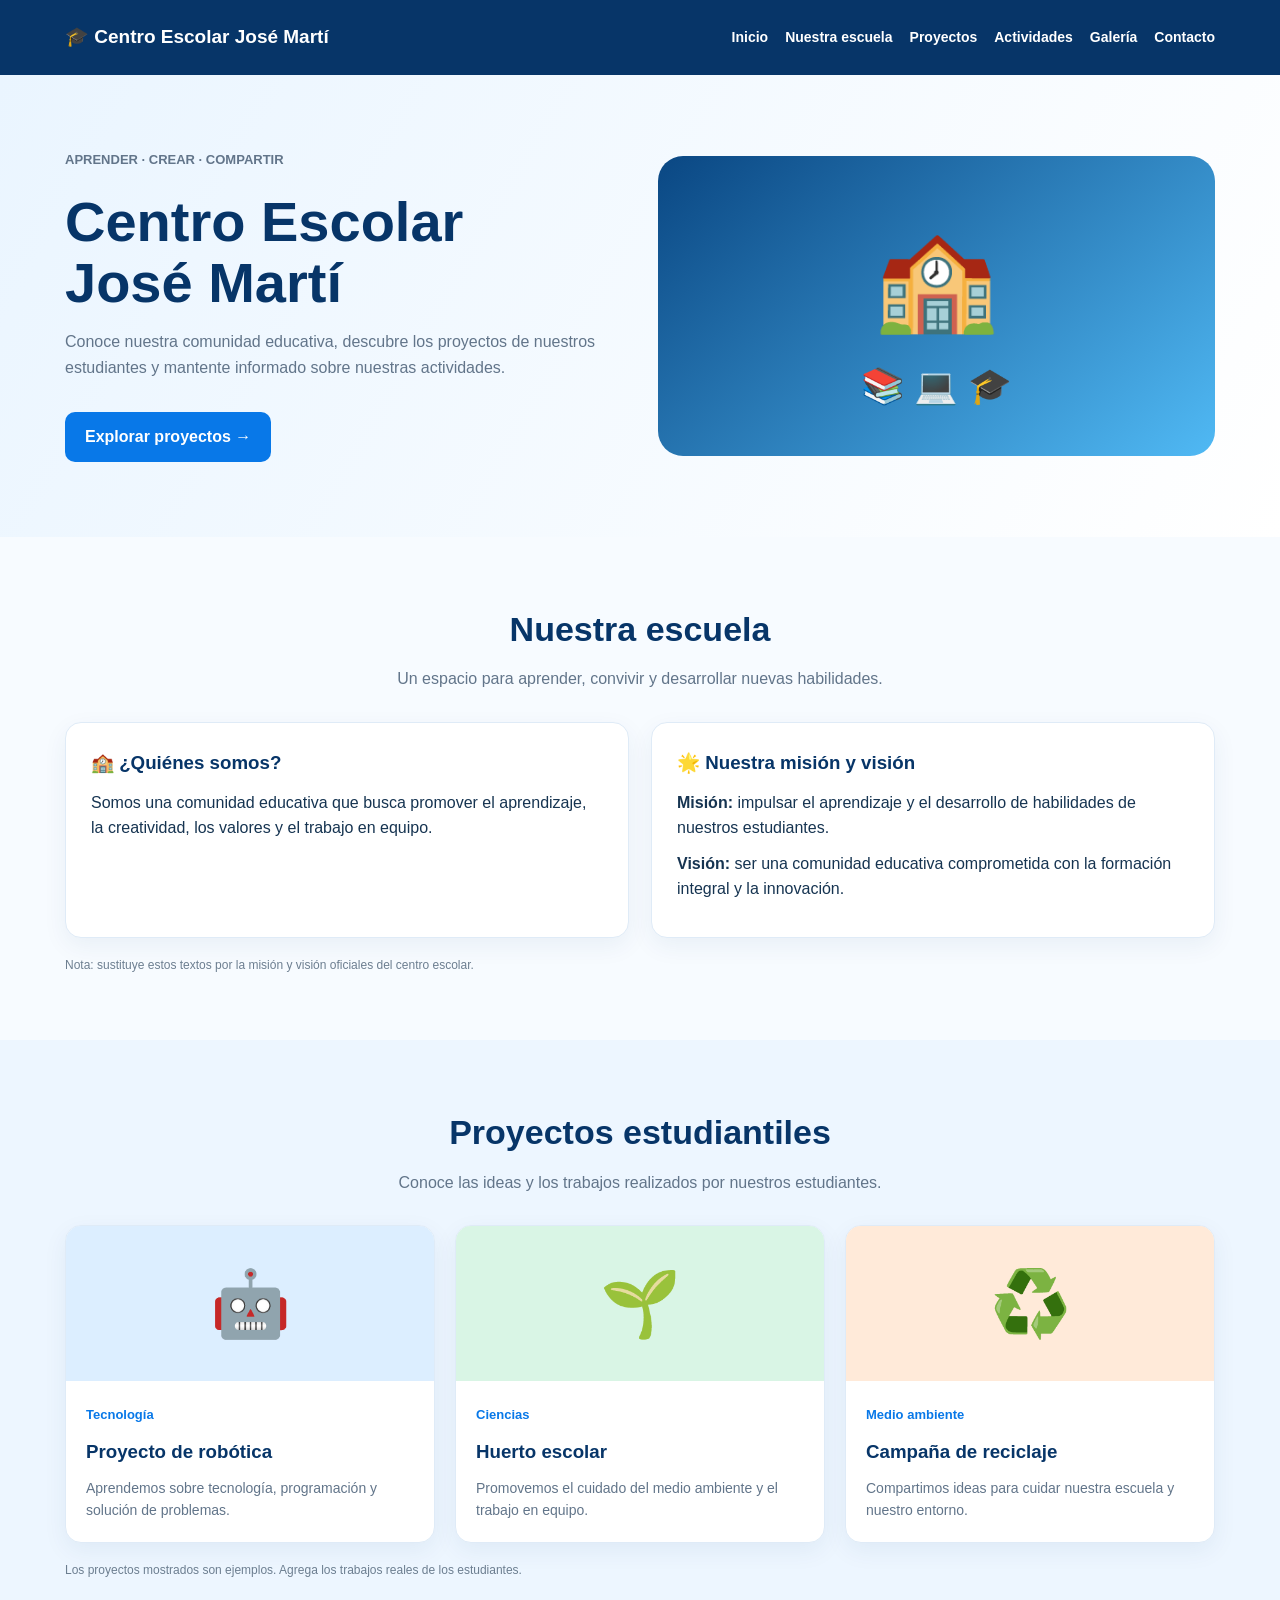
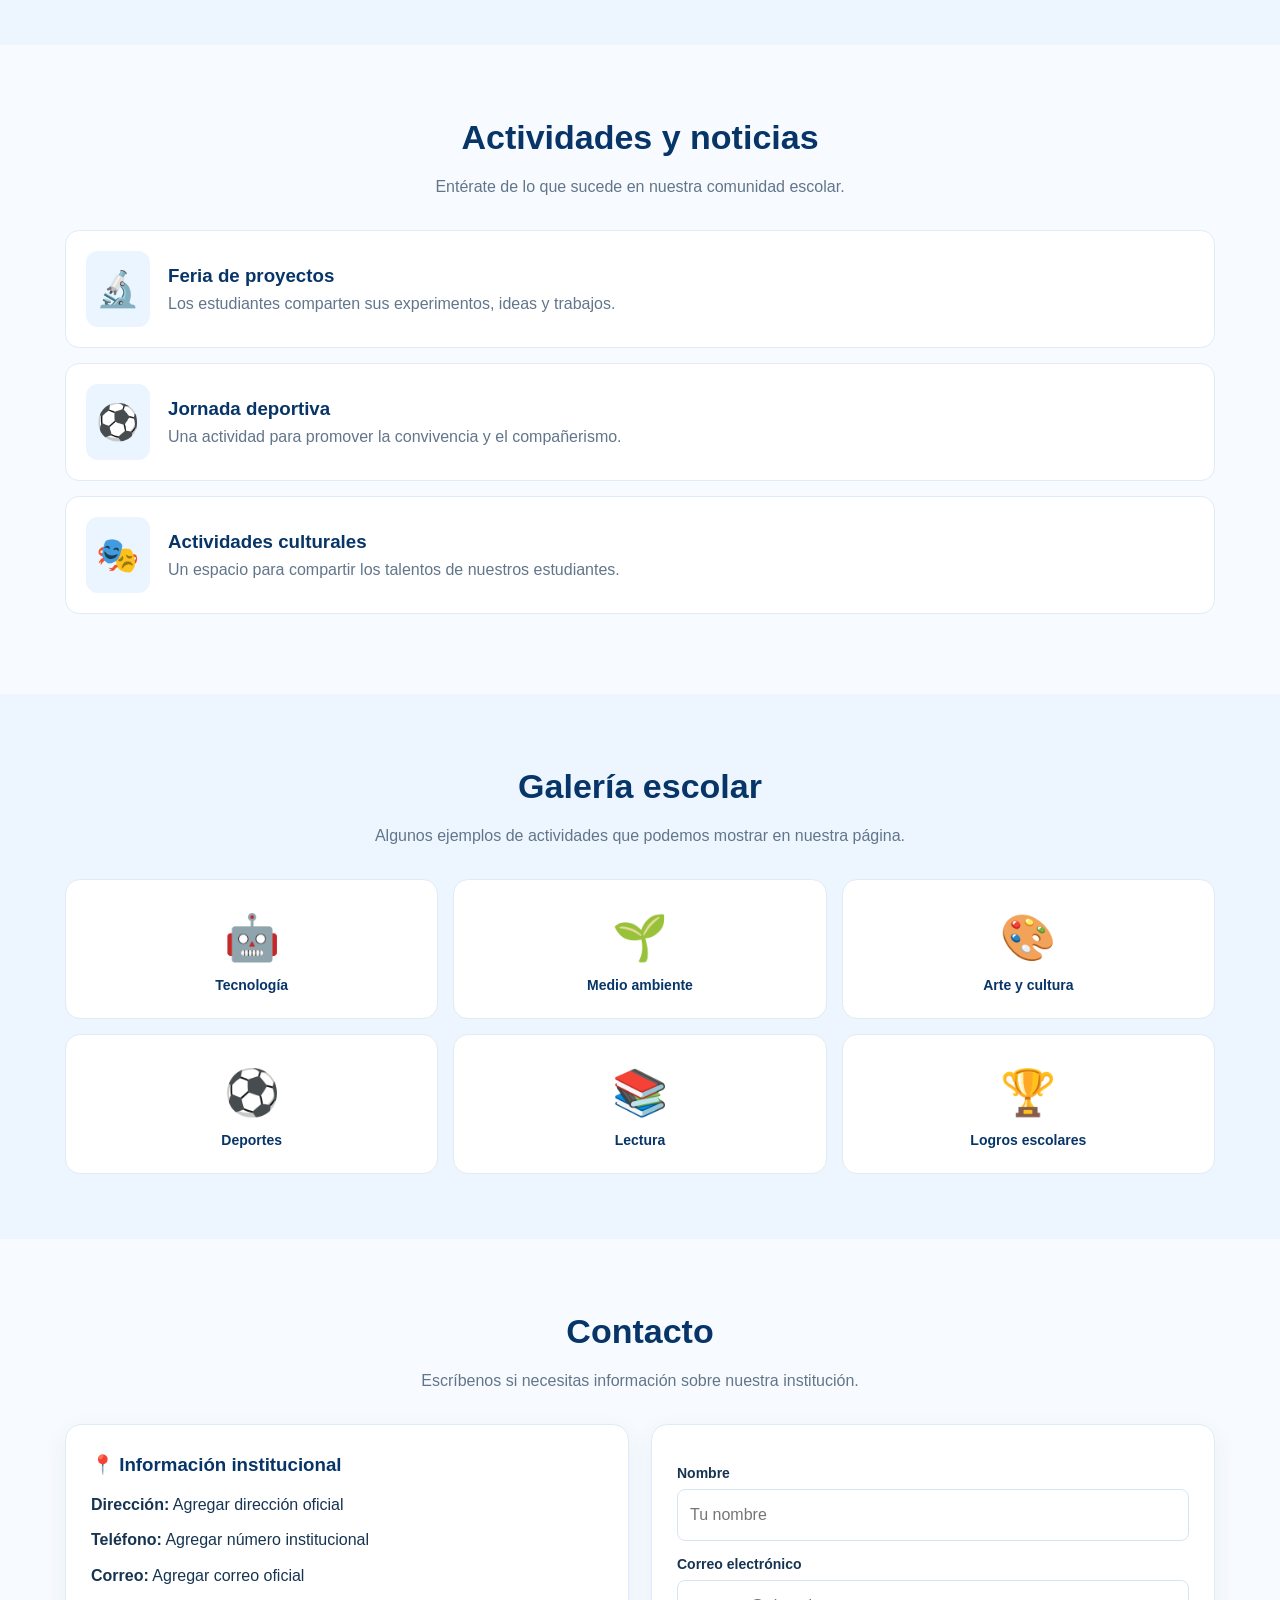
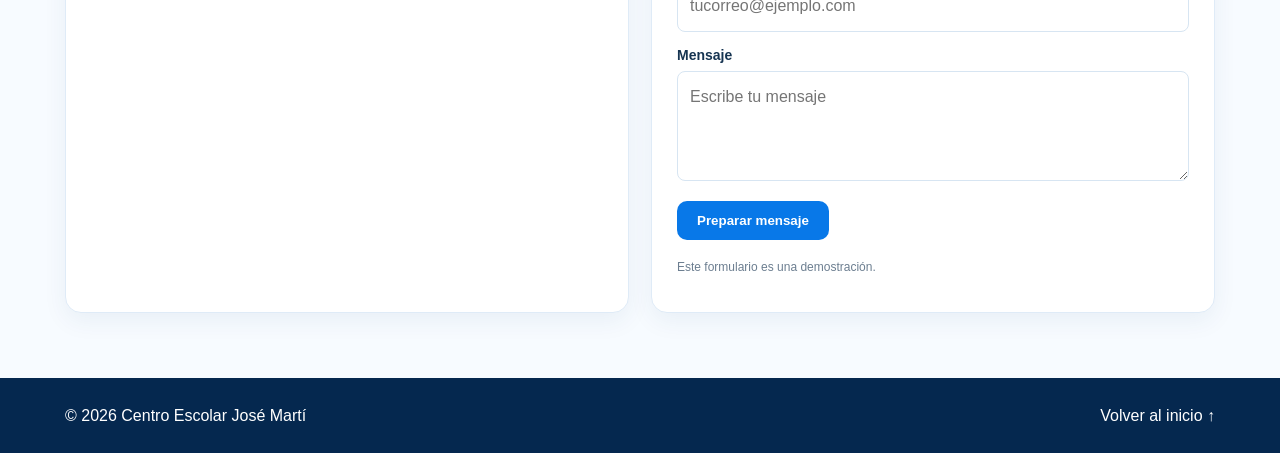
==== index.html @ a696fcd8 "Add files via upload" ====
<!DOCTYPE html>
<html lang="es">
<head>
  <meta charset="UTF-8">
  <meta name="viewport" content="width=device-width, initial-scale=1.0">
  <title>Centro Escolar José Martí</title>
  <link rel="stylesheet" href="style.css">
</head>
<body>

<header>
  <div class="contenedor barra">
    <a class="logo" href="#inicio">🎓 Centro Escolar José Martí</a>
    <button id="menuBtn" aria-label="Abrir menú">☰</button>
    <nav id="menu">
      <a href="#inicio">Inicio</a>
      <a href="#escuela">Nuestra escuela</a>
      <a href="#proyectos">Proyectos</a>
      <a href="#actividades">Actividades</a>
      <a href="#galeria">Galería</a>
      <a href="#contacto">Contacto</a>
    </nav>
  </div>
</header>

<main>
  <section id="inicio" class="hero">
    <div class="contenedor hero-contenido">
      <div>
        <p class="etiqueta">APRENDER · CREAR · COMPARTIR</p>
        <h1>Centro Escolar<br>José Martí</h1>
        <p>Conoce nuestra comunidad educativa, descubre los proyectos de nuestros estudiantes y mantente informado sobre nuestras actividades.</p>
        <a class="boton" href="#proyectos">Explorar proyectos →</a>
      </div>
      <div class="ilustracion">🏫<span>📚 💻 🎓</span></div>
    </div>
  </section>

  <section id="escuela" class="seccion">
    <div class="contenedor">
      <h2>Nuestra escuela</h2>
      <p class="intro">Un espacio para aprender, convivir y desarrollar nuevas habilidades.</p>
      <div class="dos-columnas">
        <article class="panel">
          <h3>🏫 ¿Quiénes somos?</h3>
          <p>Somos una comunidad educativa que busca promover el aprendizaje, la creatividad, los valores y el trabajo en equipo.</p>
        </article>
        <article class="panel">
          <h3>🌟 Nuestra misión y visión</h3>
          <p><strong>Misión:</strong> impulsar el aprendizaje y el desarrollo de habilidades de nuestros estudiantes.</p>
          <p><strong>Visión:</strong> ser una comunidad educativa comprometida con la formación integral y la innovación.</p>
        </article>
      </div>
      <p class="aviso">Nota: sustituye estos textos por la misión y visión oficiales del centro escolar.</p>
    </div>
  </section>
  

  <section id="proyectos" class="seccion fondo">
    <div class="contenedor">
      <h2>Proyectos estudiantiles</h2>
      <p class="intro">Conoce las ideas y los trabajos realizados por nuestros estudiantes.</p>
      <div class="tarjetas">
        <article class="tarjeta">
          <div class="imagen">🤖</div>
          <div class="tarjeta-texto">
            <span class="categoria">Tecnología</span>
            <h3>Proyecto de robótica</h3>
            <p>Aprendemos sobre tecnología, programación y solución de problemas.</p>
          </div>
        </article>
        <article class="tarjeta">
          <div class="imagen verde">🌱</div>
          <div class="tarjeta-texto">
            <span class="categoria">Ciencias</span>
            <h3>Huerto escolar</h3>
            <p>Promovemos el cuidado del medio ambiente y el trabajo en equipo.</p>
          </div>
        </article>
        <article class="tarjeta">
          <div class="imagen naranja">♻️</div>
          <div class="tarjeta-texto">
            <span class="categoria">Medio ambiente</span>
            <h3>Campaña de reciclaje</h3>
            <p>Compartimos ideas para cuidar nuestra escuela y nuestro entorno.</p>
          </div>
        </article>
      </div>
      <p class="aviso">Los proyectos mostrados son ejemplos. Agrega los trabajos reales de los estudiantes.</p>
    </div>
  </section>

  <section id="actividades" class="seccion">
    <div class="contenedor">
      <h2>Actividades y noticias</h2>
      <p class="intro">Entérate de lo que sucede en nuestra comunidad escolar.</p>
      <div class="noticia">
        <span>🔬</span>
        <div><h3>Feria de proyectos</h3><p>Los estudiantes comparten sus experimentos, ideas y trabajos.</p></div>
      </div>
      <div class="noticia">
        <span>⚽</span>
        <div><h3>Jornada deportiva</h3><p>Una actividad para promover la convivencia y el compañerismo.</p></div>
      </div>
      <div class="noticia">
        <span>🎭</span>
        <div><h3>Actividades culturales</h3><p>Un espacio para compartir los talentos de nuestros estudiantes.</p></div>
      </div>
    </div>
  </section>

  <section id="galeria" class="seccion fondo">
    <div class="contenedor">
      <h2>Galería escolar</h2>
      <p class="intro">Algunos ejemplos de actividades que podemos mostrar en nuestra página.</p>
      <div class="galeria">
        <div>🤖<p>Tecnología</p></div>
        <div>🌱<p>Medio ambiente</p></div>
        <div>🎨<p>Arte y cultura</p></div>
        <div>⚽<p>Deportes</p></div>
        <div>📚<p>Lectura</p></div>
        <div>🏆<p>Logros escolares</p></div>
      </div>
    </div>
  </section>

  <section id="contacto" class="seccion">
    <div class="contenedor">
      <h2>Contacto</h2>
      <p class="intro">Escríbenos si necesitas información sobre nuestra institución.</p>
      <div class="dos-columnas">
        <div class="panel">
          <h3>📍 Información institucional</h3>
          <p><strong>Dirección:</strong> Agregar dirección oficial</p>
          <p><strong>Teléfono:</strong> Agregar número institucional</p>
          <p><strong>Correo:</strong> Agregar correo oficial</p>
        </div>
        <form id="formulario" class="panel">
          <label for="nombre">Nombre</label>
          <input id="nombre" required placeholder="Tu nombre">

          <label for="correo">Correo electrónico</label>
          <input id="correo" type="email" required placeholder="tucorreo@ejemplo.com">

          <label for="mensaje">Mensaje</label>
          <textarea id="mensaje" required placeholder="Escribe tu mensaje"></textarea>

          <button class="boton" type="submit">Preparar mensaje</button>
          <p id="respuesta" class="aviso">Este formulario es una demostración.</p>
        </form>
      </div>
    </div>
  </section>
</main>

<footer>
  <div class="contenedor pie">
    <p>© <span id="anio"></span> Centro Escolar José Martí</p>
    <a href="#inicio">Volver al inicio ↑</a>
  </div>
</footer>

<script src="Escuela.js"></script>
</body>
</html>
---- style.css ----
* {
  margin: 0;
  padding: 0;
  box-sizing: border-box;
}

html {
  scroll-behavior: smooth;
  scroll-padding-top: 90px;
}

body {
  font-family: Arial, sans-serif;
  color: #163451;
  background: #f7fbff;
  line-height: 1.6;
}

.contenedor {
  width: 90%;
  max-width: 1150px;
  margin: auto;
}

header {
  background: #073568;
  color: white;
  position: sticky;
  top: 0;
  z-index: 10;
}

.barra {
  min-height: 75px;
  display: flex;
  justify-content: space-between;
  align-items: center;
  gap: 20px;
}

.logo {
  color: white;
  font-size: 19px;
  font-weight: bold;
  text-decoration: none;
}

nav {
  display: flex;
  gap: 17px;
}

nav a {
  color: white;
  text-decoration: none;
  font-size: 14px;
  font-weight: bold;
}

nav a:hover {
  color: #7ed5ff;
}

#menuBtn {
  display: none;
  padding: 8px 12px;
  border: 1px solid white;
  background: transparent;
  color: white;
  border-radius: 8px;
  cursor: pointer;
}

.hero {
  background: linear-gradient(120deg, #eaf5ff, #ffffff);
  padding: 75px 0;
}

.hero-contenido {
  display: grid;
  grid-template-columns: 1fr 1fr;
  gap: 35px;
  align-items: center;
}

.etiqueta, .categoria {
  color: #0878e8;
  font-weight: bold;
  font-size: 13px;
}

h1 {
  color: #073568;
  font-size: clamp(36px, 5vw, 56px);
  line-height: 1.1;
  margin: 15px 0;
}

.hero-contenido p {
  margin-bottom: 20px;
  color: #62758a;
}

.boton {
  display: inline-block;
  padding: 12px 20px;
  background: #0878e8;
  color: white;
  text-decoration: none;
  border: none;
  border-radius: 10px;
  cursor: pointer;
  font-weight: bold;
  margin-top: 12px;
}

.boton:hover {
  background: #073568;
}

.ilustracion {
  min-height: 300px;
  background: linear-gradient(140deg, #0a4783, #50b9f4);
  border-radius: 25px;
  display: flex;
  flex-direction: column;
  justify-content: center;
  align-items: center;
  font-size: 100px;
}

.ilustracion span {
  font-size: 35px;
}

.seccion {
  padding: 65px 0;
}

.fondo {
  background: #edf6ff;
}

h2 {
  text-align: center;
  font-size: 34px;
  color: #073568;
  margin-bottom: 10px;
}

.intro {
  text-align: center;
  color: #62758a;
  margin: 0 auto 30px;
  max-width: 650px;
}

.dos-columnas {
  display: grid;
  grid-template-columns: 1fr 1fr;
  gap: 22px;
}

.panel, .tarjeta {
  background: white;
  padding: 25px;
  border: 1px solid #dfebf7;
  border-radius: 16px;
  box-shadow: 0 8px 24px #0b3b6810;
}

.panel h3 {
  color: #073568;
  margin-bottom: 12px;
}

.panel p {
  margin-bottom: 10px;
}

.tarjetas {
  display: grid;
  grid-template-columns: repeat(3, 1fr);
  gap: 20px;
}

.tarjeta {
  padding: 0;
  overflow: hidden;
  transition: transform 0.2s;
}

.tarjeta:hover {
  transform: translateY(-5px);
}

.imagen {
  height: 155px;
  background: #dceeff;
  display: grid;
  place-items: center;
  font-size: 65px;
}

.verde {
  background: #d9f5e5;
}

.naranja {
  background: #ffead9;
}

.tarjeta-texto {
  padding: 20px;
}

.tarjeta-texto h3 {
  color: #073568;
  margin: 10px 0;
}

.tarjeta-texto p {
  color: #62758a;
  font-size: 14px;
}

.aviso {
  margin-top: 18px;
  color: #6c7e90;
  font-size: 12px;
}

.noticia {
  display: flex;
  align-items: center;
  gap: 18px;
  background: white;
  padding: 20px;
  border: 1px solid #dfebf7;
  border-radius: 14px;
  margin-bottom: 15px;
}

.noticia > span {
  font-size: 35px;
  background: #eaf5ff;
  padding: 10px;
  border-radius: 12px;
}

.noticia h3 {
  color: #073568;
}

.noticia p {
  color: #62758a;
}

.galeria {
  display: grid;
  grid-template-columns: repeat(3, 1fr);
  gap: 15px;
}

.galeria div {
  min-height: 140px;
  display: flex;
  flex-direction: column;
  align-items: center;
  justify-content: center;
  background: white;
  border-radius: 15px;
  border: 1px solid #dfebf7;
  font-size: 45px;
}

.galeria p {
  font-size: 14px;
  color: #073568;
  font-weight: bold;
}

label {
  display: block;
  margin: 12px 0 5px;
  font-weight: bold;
  font-size: 14px;
}

input, textarea {
  width: 100%;
  padding: 12px;
  border: 1px solid #d7e5f2;
  border-radius: 8px;
  font: inherit;
}

textarea {
  min-height: 110px;
  resize: vertical;
}

input:focus, textarea:focus {
  outline: 2px solid #87c7ff;
}

footer {
  background: #05284f;
  color: white;
  padding: 25px 0;
}

.pie {
  display: flex;
  justify-content: space-between;
  gap: 15px;
  align-items: center;
}

.pie a {
  color: white;
  text-decoration: none;
}

@media (max-width: 850px) {
  .barra {
    flex-wrap: wrap;
    padding: 15px 0;
  }

  nav {
    gap: 10px;
  }

  nav a {
    font-size: 12px;
  }

  .tarjetas {
    grid-template-columns: repeat(2, 1fr);
  }
}

@media (max-width: 650px) {
  #menuBtn {
    display: block;
  }

  .barra {
    position: relative;
  }

  nav {
    display: none;
    width: 100%;
    flex-direction: column;
    gap: 0;
  }

  nav.abierto {
    display: flex;
  }

  nav a {
    padding: 12px 0;
    border-top: 1px solid #ffffff30;
    font-size: 14px;
  }

  .hero-contenido,
  .dos-columnas,
  .tarjetas {
    grid-template-columns: 1fr;
  }

  .hero {
    padding: 45px 0;
  }

  .ilustracion {
    min-height: 230px;
    font-size: 75px;
  }

  .galeria {
    grid-template-columns: repeat(2, 1fr);
  }

  .seccion {
    padding: 45px 0;
  }

  h2 {
    font-size: 28px;
  }

  .pie {
    flex-direction: column;
    text-align: center;
  }
}
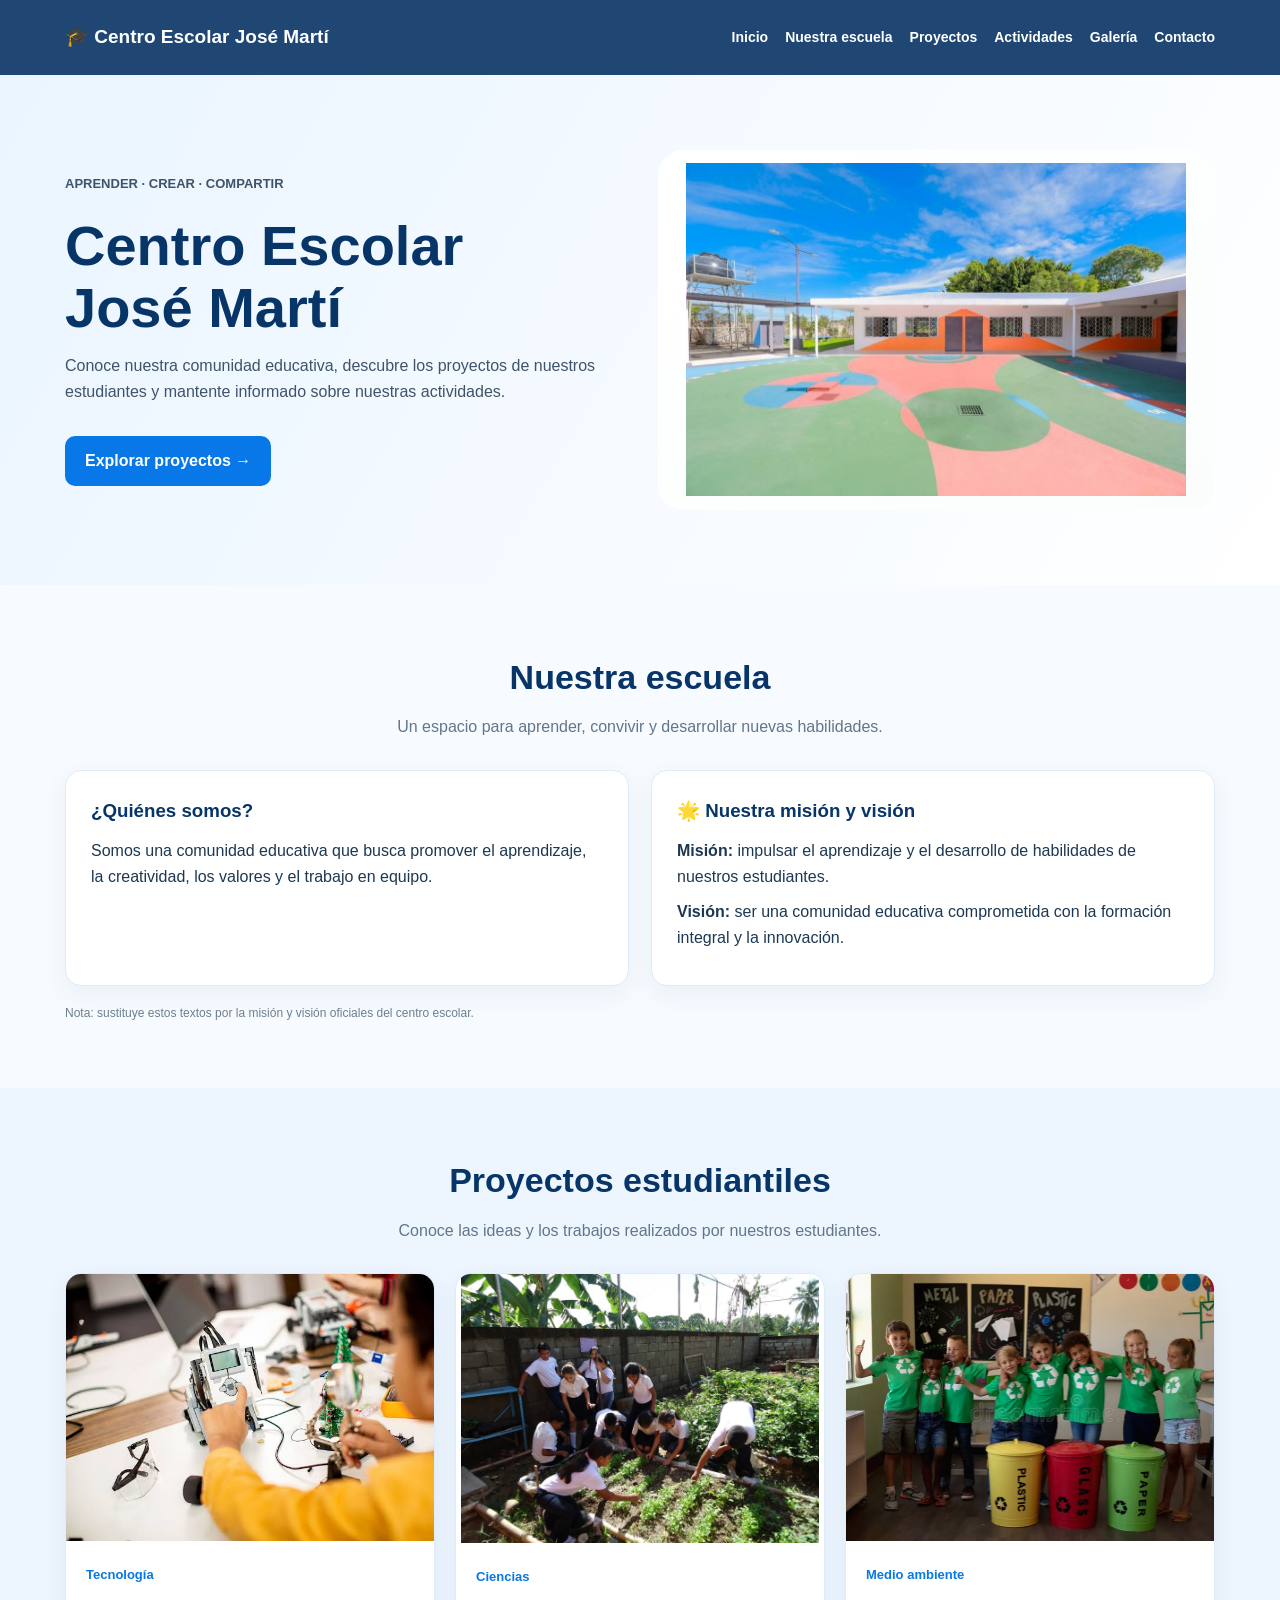
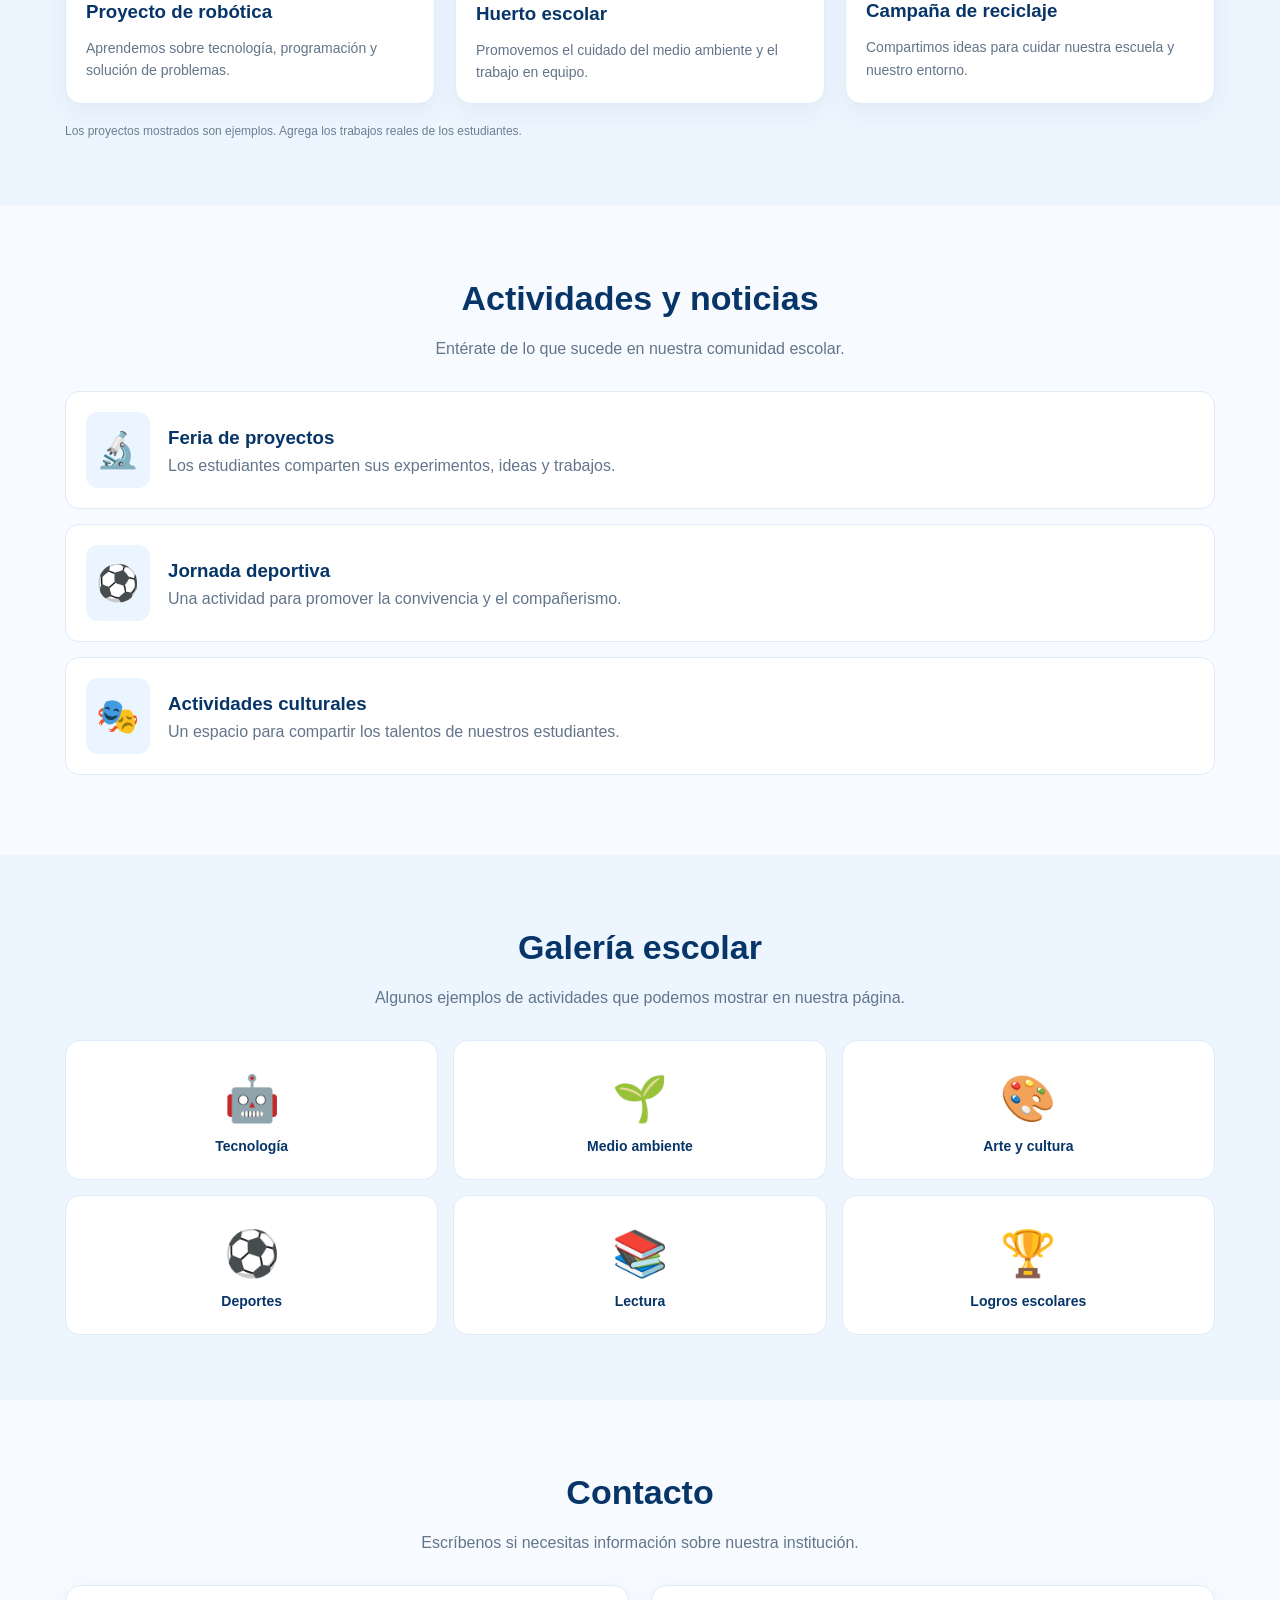
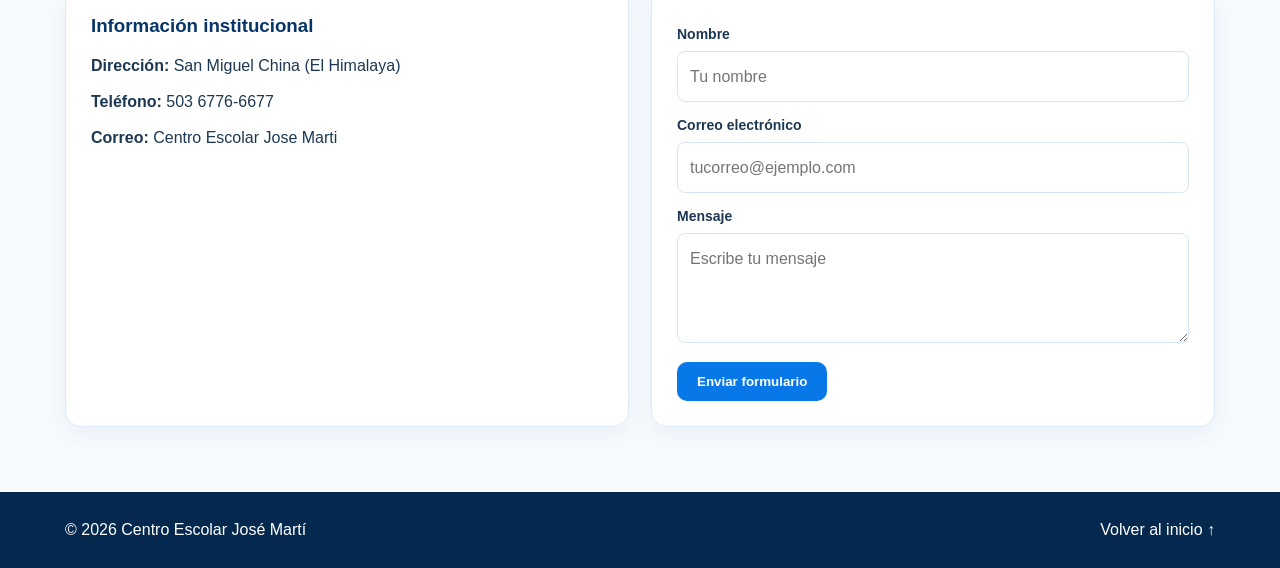
==== commit 641623b9: "Add files via upload" ====
--- a/index.html
+++ b/index.html
@@ -32,7 +32,7 @@
         <p>Conoce nuestra comunidad educativa, descubre los proyectos de nuestros estudiantes y mantente informado sobre nuestras actividades.</p>
         <a class="boton" href="#proyectos">Explorar proyectos →</a>
       </div>
-      <div class="ilustracion">🏫<span>📚 💻 🎓</span></div>
+      <div class="ilustracion"><div class="imagen"><img src="Imagenes/Escuela.jpeg" alt="Escuela" class="imagen-escuela"></div><span></span></div>
     </div>
   </section>
 
@@ -42,7 +42,7 @@
       <p class="intro">Un espacio para aprender, convivir y desarrollar nuevas habilidades.</p>
       <div class="dos-columnas">
         <article class="panel">
-          <h3>🏫 ¿Quiénes somos?</h3>
+          <h3>¿Quiénes somos?</h3>
           <p>Somos una comunidad educativa que busca promover el aprendizaje, la creatividad, los valores y el trabajo en equipo.</p>
         </article>
         <article class="panel">
@@ -62,7 +62,7 @@
       <p class="intro">Conoce las ideas y los trabajos realizados por nuestros estudiantes.</p>
       <div class="tarjetas">
         <article class="tarjeta">
-          <div class="imagen">🤖</div>
+          <div class="imagen-boton"><a href="Robotica.html"><img src="Imagenes/robot.jpeg" alt="entrar a la seccion de robotica" class="robotica"></a></div>
           <div class="tarjeta-texto">
             <span class="categoria">Tecnología</span>
             <h3>Proyecto de robótica</h3>
@@ -70,7 +70,7 @@
           </div>
         </article>
         <article class="tarjeta">
-          <div class="imagen verde">🌱</div>
+           <div class="imagen-boton"><a href="HuertoEscolar.html"><img src="Imagenes/huerto.jpeg" alt="entrar a la seccion de robotica" class="Huerto"></a></div>
           <div class="tarjeta-texto">
             <span class="categoria">Ciencias</span>
             <h3>Huerto escolar</h3>
@@ -78,7 +78,7 @@
           </div>
         </article>
         <article class="tarjeta">
-          <div class="imagen naranja">♻️</div>
+          <div class="imagen-boton"><a href="MedioAmbiente.html"><img src="Imagenes/Reciclaje.webp" alt="entrar a la seccion de robotica" class="Reciclaje"></a></div>
           <div class="tarjeta-texto">
             <span class="categoria">Medio ambiente</span>
             <h3>Campaña de reciclaje</h3>
@@ -130,10 +130,10 @@
       <p class="intro">Escríbenos si necesitas información sobre nuestra institución.</p>
       <div class="dos-columnas">
         <div class="panel">
-          <h3>📍 Información institucional</h3>
-          <p><strong>Dirección:</strong> Agregar dirección oficial</p>
-          <p><strong>Teléfono:</strong> Agregar número institucional</p>
-          <p><strong>Correo:</strong> Agregar correo oficial</p>
+          <h3> Información institucional</h3>
+          <p><strong>Dirección:</strong> San Miguel China (El Himalaya)</p>
+          <p><strong>Teléfono:</strong> 503 6776-6677</p>
+          <p><strong>Correo:</strong> Centro Escolar Jose Marti</p>
         </div>
         <form id="formulario" class="panel">
           <label for="nombre">Nombre</label>
@@ -145,8 +145,8 @@
           <label for="mensaje">Mensaje</label>
           <textarea id="mensaje" required placeholder="Escribe tu mensaje"></textarea>
 
-          <button class="boton" type="submit">Preparar mensaje</button>
-          <p id="respuesta" class="aviso">Este formulario es una demostración.</p>
+          <button class="boton" type="submit">Enviar formulario</button>
+          
         </form>
       </div>
     </div>
@@ -160,6 +160,6 @@
   </div>
 </footer>
 
-<script src="Escuela.js"></script>
+<script src="app.js"></script>
 </body>
 </html>
--- a/style.css
+++ b/style.css
@@ -11,7 +11,7 @@
 
 body {
   font-family: Arial, sans-serif;
-  color: #163451;
+  color: #1c3852;
   background: #f7fbff;
   line-height: 1.6;
 }
@@ -21,9 +21,9 @@
   max-width: 1150px;
   margin: auto;
 }
-
+/*Opciones de la parte de arriba */
 header {
-  background: #073568;
+  background: #204674;
   color: white;
   position: sticky;
   top: 0;
@@ -58,7 +58,7 @@
 }
 
 nav a:hover {
-  color: #7ed5ff;
+  color: #50add4;
 }
 
 #menuBtn {
@@ -98,7 +98,7 @@
 
 .hero-contenido p {
   margin-bottom: 20px;
-  color: #62758a;
+  color: #3f5369;
 }
 
 .boton {
@@ -117,10 +117,10 @@
 .boton:hover {
   background: #073568;
 }
-
+/*imagen de la escuela de el inicio*/
 .ilustracion {
-  min-height: 300px;
-  background: linear-gradient(140deg, #0a4783, #50b9f4);
+  min-height: 360px;
+  background: linear-gradient(140deg, hsl(0, 0%, 100%), #fbfdfd);
   border-radius: 25px;
   display: flex;
   flex-direction: column;
@@ -398,4 +398,34 @@
     flex-direction: column;
     text-align: center;
   }
+}
+/*imagen de la escuela*/
+.imagen-escuela{
+  width: 700%;
+  max-width: 500px;
+  height: auto;
+  display: block;
+  margin: auto;
+  transform: translateY(-90px);
+}
+.robotica{
+   width: 400%;
+  max-width: 400px;
+  height: auto;
+  display: block;
+  margin: auto;
+}
+.Huerto{
+   width: 400%;
+  max-width: 358px;
+  height: auto;
+  display: block;
+  margin: auto;
+}
+.Reciclaje{
+   width: 400%;
+  max-width: 399px;
+  height: auto;
+  display: block;
+  margin: auto;
 }
